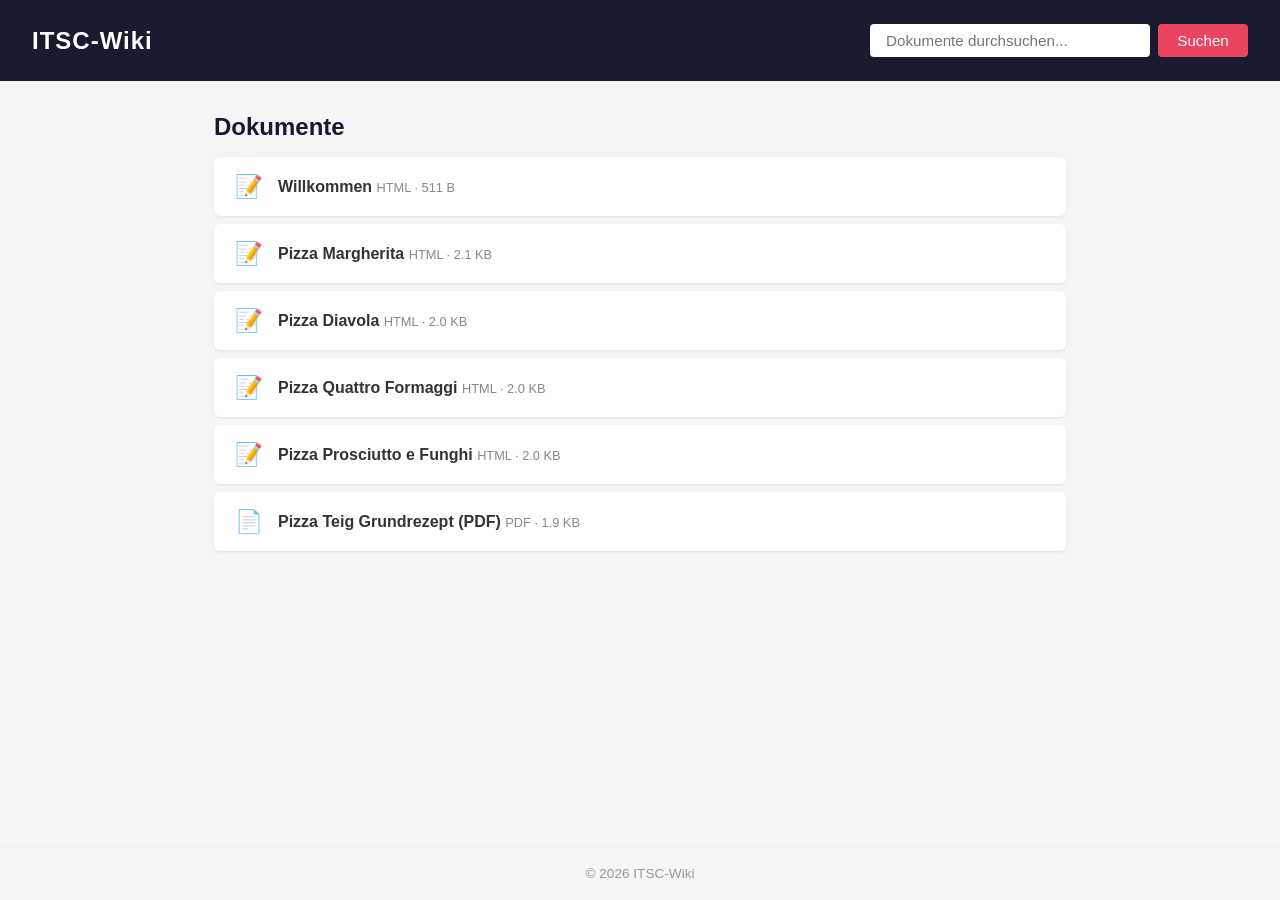
==== index.html @ 1d625819 "first commit" ====
<!DOCTYPE html>
<html lang="de">
<head>
  <meta charset="UTF-8">
  <meta name="viewport" content="width=device-width, initial-scale=1.0">
  <title>ITSC-Wiki</title>
  <link rel="stylesheet" href="style.css">
</head>
<body>
  <header>
    <h1>ITSC-Wiki</h1>
    <div class="search-container">
      <input type="text" id="searchInput" placeholder="Dokumente durchsuchen..." autocomplete="off">
      <button id="searchBtn">Suchen</button>
    </div>
  </header>

  <main>
    <section class="file-list-section">
      <h2>Dokumente</h2>
      <ul id="fileList"></ul>
      <p id="noResults" class="hidden">Keine Ergebnisse gefunden.</p>
    </section>

    <section id="viewerSection" class="hidden">
      <div class="viewer-header">
        <h2 id="viewerTitle"></h2>
        <button id="closeViewer">Schließen</button>
      </div>
      <div id="viewerContent"></div>
    </section>
  </main>

  <footer>
    <p>&copy; 2026 ITSC-Wiki</p>
  </footer>

  <script src="script.js"></script>
</body>
</html>
---- style.css ----
* {
  margin: 0;
  padding: 0;
  box-sizing: border-box;
}

body {
  font-family: -apple-system, BlinkMacSystemFont, "Segoe UI", Roboto, sans-serif;
  background: #f5f5f5;
  color: #333;
  min-height: 100vh;
  display: flex;
  flex-direction: column;
}

header {
  background: #1a1a2e;
  color: #fff;
  padding: 1.5rem 2rem;
  display: flex;
  align-items: center;
  justify-content: space-between;
  flex-wrap: wrap;
  gap: 1rem;
}

header h1 {
  font-size: 1.5rem;
  letter-spacing: 1px;
}

.search-container {
  display: flex;
  gap: 0.5rem;
}

#searchInput {
  padding: 0.5rem 1rem;
  border: none;
  border-radius: 4px;
  width: 280px;
  font-size: 0.95rem;
}

#searchBtn {
  padding: 0.5rem 1.2rem;
  background: #e94560;
  color: #fff;
  border: none;
  border-radius: 4px;
  cursor: pointer;
  font-size: 0.95rem;
}

#searchBtn:hover {
  background: #c73650;
}

main {
  flex: 1;
  max-width: 900px;
  width: 100%;
  margin: 2rem auto;
  padding: 0 1.5rem;
}

h2 {
  margin-bottom: 1rem;
  color: #1a1a2e;
}

#fileList {
  list-style: none;
}

#fileList li {
  background: #fff;
  margin-bottom: 0.5rem;
  border-radius: 6px;
  overflow: hidden;
  box-shadow: 0 1px 3px rgba(0,0,0,0.08);
  transition: box-shadow 0.2s;
}

#fileList li:hover {
  box-shadow: 0 2px 8px rgba(0,0,0,0.15);
}

#fileList li a {
  display: flex;
  align-items: center;
  padding: 1rem 1.2rem;
  text-decoration: none;
  color: #333;
  gap: 0.8rem;
}

#fileList li a .file-icon {
  font-size: 1.4rem;
  width: 2rem;
  text-align: center;
  flex-shrink: 0;
}

#fileList li a .file-info {
  flex: 1;
}

#fileList li a .file-name {
  font-weight: 600;
  font-size: 1rem;
}

#fileList li a .file-meta {
  font-size: 0.8rem;
  color: #888;
  margin-top: 0.2rem;
}

#noResults {
  color: #888;
  font-style: italic;
}

#viewerSection {
  background: #fff;
  border-radius: 8px;
  box-shadow: 0 2px 10px rgba(0,0,0,0.1);
  padding: 1.5rem;
  margin-top: 1.5rem;
}

.viewer-header {
  display: flex;
  align-items: center;
  justify-content: space-between;
  margin-bottom: 1rem;
  padding-bottom: 0.8rem;
  border-bottom: 1px solid #eee;
}

#closeViewer {
  padding: 0.4rem 1rem;
  background: #e94560;
  color: #fff;
  border: none;
  border-radius: 4px;
  cursor: pointer;
}

#closeViewer:hover {
  background: #c73650;
}

#viewerContent {
  min-height: 200px;
}

#viewerContent iframe {
  width: 100%;
  height: 75vh;
  border: none;
  border-radius: 4px;
}

#viewerContent .html-preview {
  padding: 1rem;
  line-height: 1.6;
}

.hidden {
  display: none;
}

footer {
  text-align: center;
  padding: 1.2rem;
  font-size: 0.85rem;
  color: #999;
  border-top: 1px solid #eee;
  margin-top: auto;
}
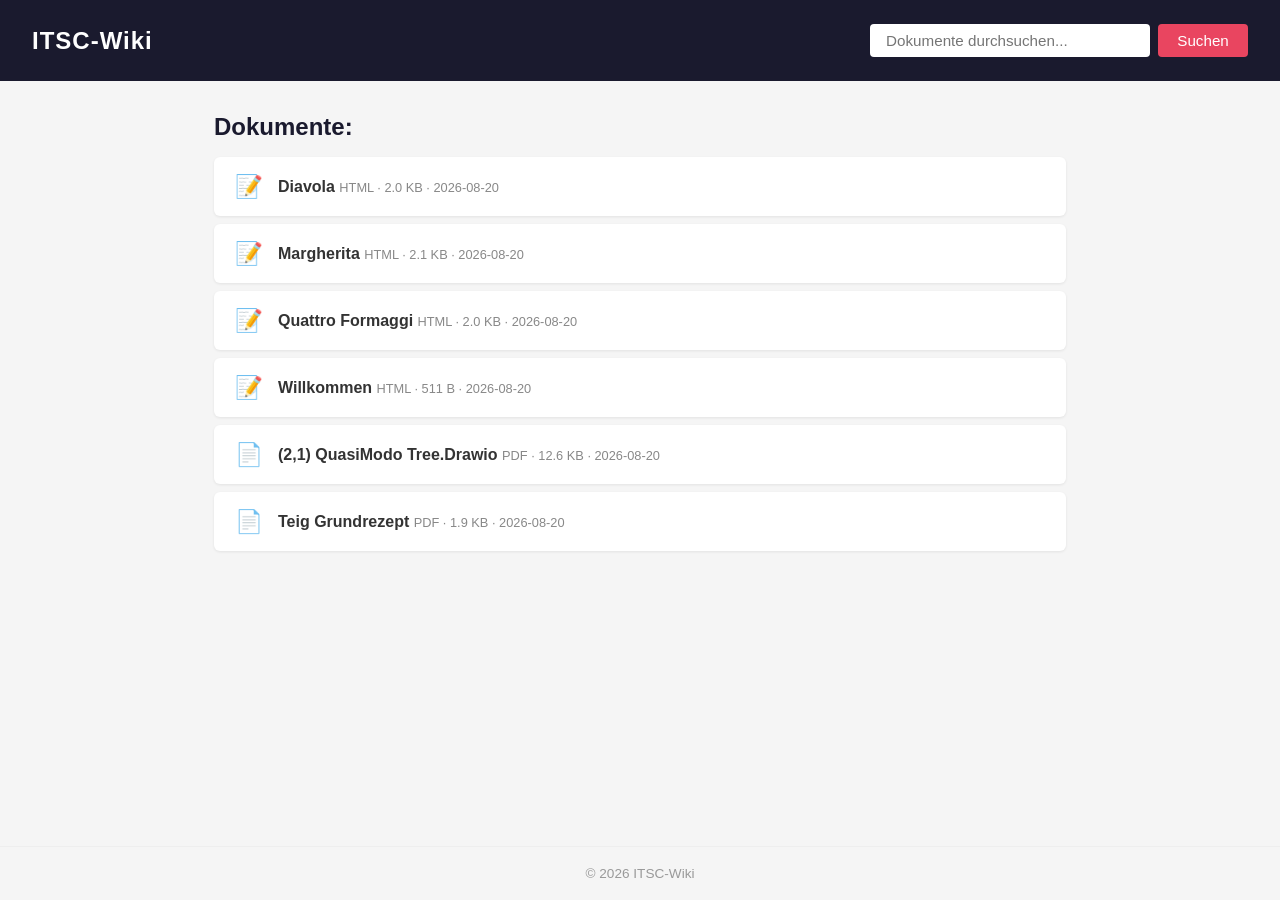
==== commit 21f80436: "English" ====
--- a/index.html
+++ b/index.html
@@ -17,7 +17,7 @@
 
   <main>
     <section class="file-list-section">
-      <h2>Dokumente</h2>
+      <h2>Dokumente:</h2>
       <ul id="fileList"></ul>
       <p id="noResults" class="hidden">Keine Ergebnisse gefunden.</p>
     </section>
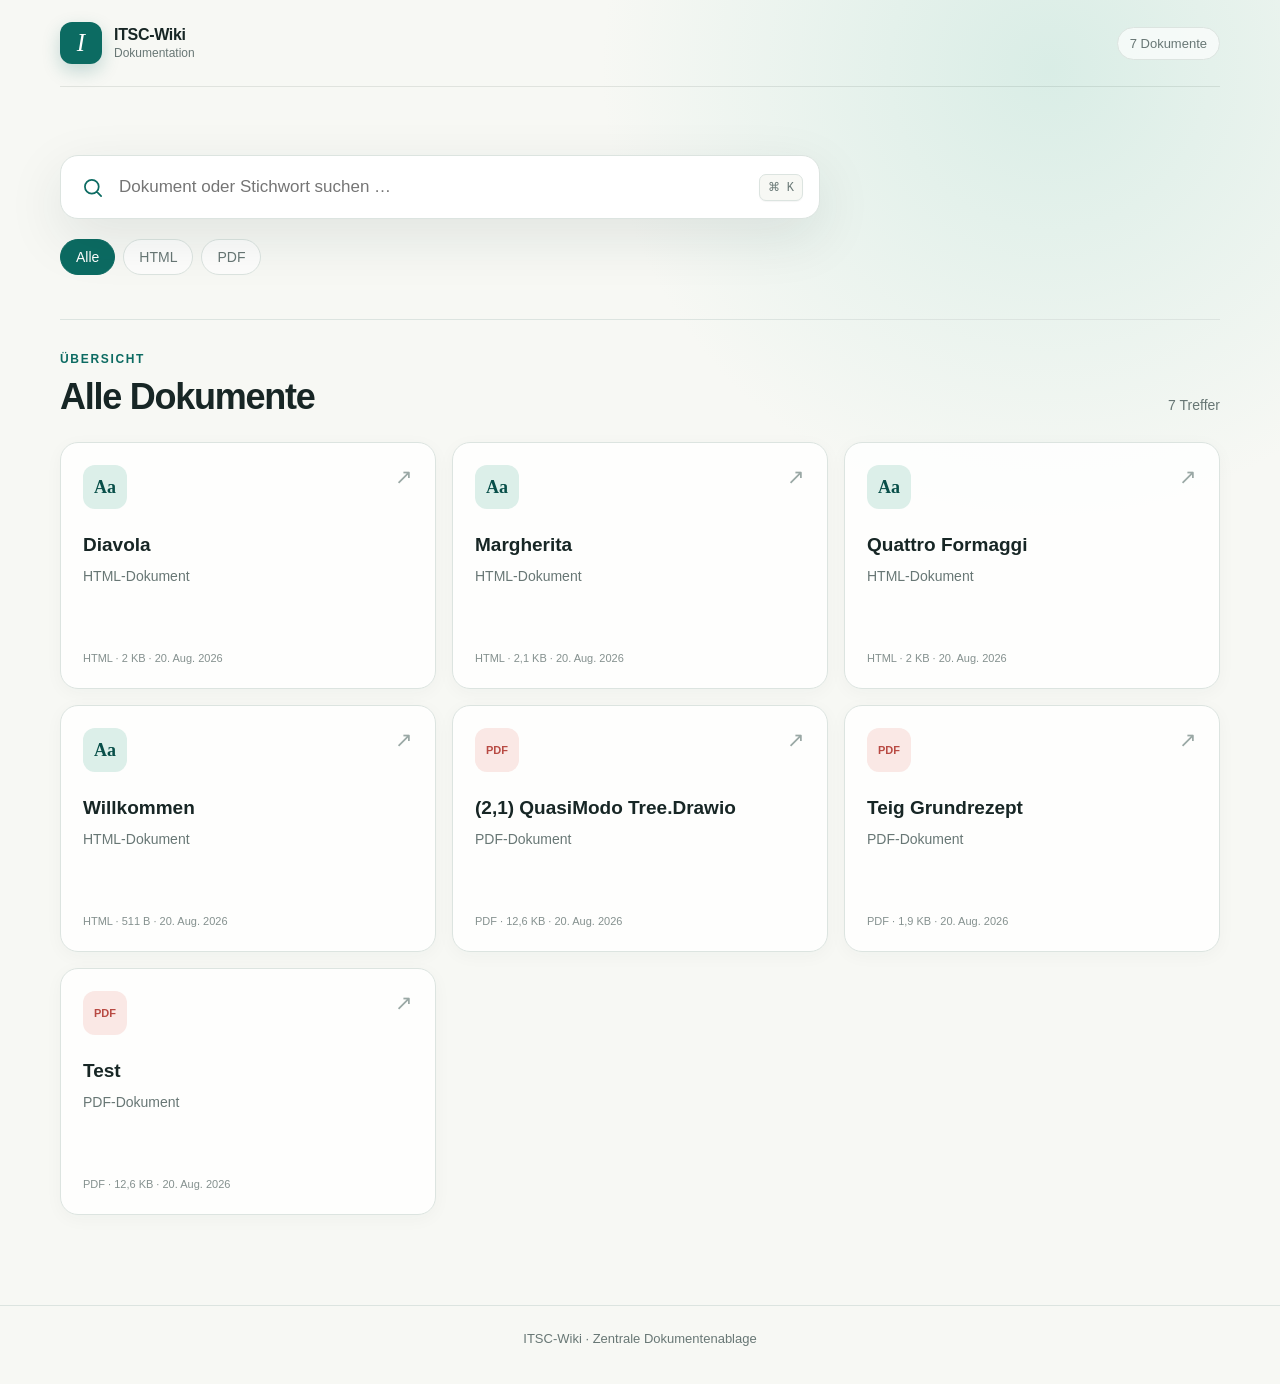
==== commit ea9dad81: "benutzerfreundlicheres UI" ====
--- a/index.html
+++ b/index.html
@@ -3,38 +3,83 @@
 <head>
   <meta charset="UTF-8">
   <meta name="viewport" content="width=device-width, initial-scale=1.0">
+  <meta name="description" content="Dokumente im ITSC-Wiki schnell finden und anzeigen.">
   <title>ITSC-Wiki</title>
-  <link rel="stylesheet" href="style.css">
+  <link rel="stylesheet" href="style.css?v=2">
 </head>
 <body>
-  <header>
-    <h1>ITSC-Wiki</h1>
-    <div class="search-container">
-      <input type="text" id="searchInput" placeholder="Dokumente durchsuchen..." autocomplete="off">
-      <button id="searchBtn">Suchen</button>
-    </div>
+  <header class="site-header">
+    <a class="brand" href="./" aria-label="ITSC-Wiki Startseite">
+      <span class="brand-mark" aria-hidden="true">I</span>
+      <span class="brand-copy">
+        <strong>ITSC-Wiki</strong>
+        <small>Dokumentation</small>
+      </span>
+    </a>
+    <span id="documentCount" class="document-count" aria-live="polite">Wird geladen …</span>
   </header>
 
   <main>
-    <section class="file-list-section">
-      <h2>Dokumente:</h2>
-      <ul id="fileList"></ul>
-      <p id="noResults" class="hidden">Keine Ergebnisse gefunden.</p>
+    <section class="hero" aria-label="Dokumentensuche">
+      <div class="search-box">
+        <svg viewBox="0 0 24 24" aria-hidden="true"><path d="m21 21-4.6-4.6m2.1-5.1a7.2 7.2 0 1 1-14.4 0 7.2 7.2 0 0 1 14.4 0Z"/></svg>
+        <label class="sr-only" for="searchInput">Dokumente durchsuchen</label>
+        <input type="search" id="searchInput" placeholder="Dokument oder Stichwort suchen …" autocomplete="off" spellcheck="false">
+        <kbd aria-hidden="true">⌘ K</kbd>
+      </div>
+
+      <div class="filters" aria-label="Nach Dokumenttyp filtern">
+        <button class="filter is-active" type="button" data-type="all" aria-pressed="true">Alle</button>
+        <button class="filter" type="button" data-type="html" aria-pressed="false">HTML</button>
+        <button class="filter" type="button" data-type="pdf" aria-pressed="false">PDF</button>
+      </div>
     </section>
 
-    <section id="viewerSection" class="hidden">
-      <div class="viewer-header">
-        <h2 id="viewerTitle"></h2>
-        <button id="closeViewer">Schließen</button>
+    <section class="library" aria-labelledby="resultsTitle">
+      <div class="section-heading">
+        <div>
+          <p class="eyebrow">Übersicht</p>
+          <h2 id="resultsTitle">Alle Dokumente</h2>
+        </div>
+        <p id="resultCount" class="result-count" aria-live="polite"></p>
       </div>
-      <div id="viewerContent"></div>
+
+      <ul id="fileList" class="file-grid" aria-busy="true"></ul>
+
+      <div id="emptyState" class="empty-state hidden">
+        <span aria-hidden="true">⌕</span>
+        <h3>Keine passenden Dokumente</h3>
+        <p>Versuche es mit einem anderen Suchbegriff oder Filter.</p>
+        <button id="resetSearch" type="button">Suche zurücksetzen</button>
+      </div>
+
+      <div id="errorState" class="empty-state hidden" role="alert">
+        <span aria-hidden="true">!</span>
+        <h3>Dokumente konnten nicht geladen werden</h3>
+        <p>Bitte versuche es in einem Moment noch einmal.</p>
+        <button id="retryLoad" type="button">Erneut versuchen</button>
+      </div>
     </section>
   </main>
 
+  <dialog id="viewerDialog" aria-labelledby="viewerTitle">
+    <div class="viewer-header">
+      <div>
+        <span id="viewerType" class="viewer-type"></span>
+        <h2 id="viewerTitle"></h2>
+      </div>
+      <div class="viewer-actions">
+        <a id="openOriginal" class="secondary-button" href="#" target="_blank" rel="noopener">In neuem Tab</a>
+        <button id="closeViewer" class="icon-button" type="button" aria-label="Vorschau schließen">×</button>
+      </div>
+    </div>
+    <div id="viewerContent" class="viewer-content"></div>
+  </dialog>
+
   <footer>
-    <p>&copy; 2026 ITSC-Wiki</p>
+    <p>ITSC-Wiki <span aria-hidden="true">·</span> Zentrale Dokumentenablage</p>
   </footer>
 
-  <script src="script.js"></script>
+  <script src="script.js?v=2"></script>
 </body>
 </html>
--- a/style.css
+++ b/style.css
@@ -1,182 +1,346 @@
-* {
+:root {
+  --ink: #172625;
+  --muted: #687775;
+  --paper: #f7f8f4;
+  --surface: #ffffff;
+  --line: #dce4e0;
+  --brand: #0c6b62;
+  --brand-dark: #084f49;
+  --accent: #dcefe9;
+  --pdf: #b84a43;
+  --shadow: 0 18px 55px rgba(24, 52, 49, 0.1);
+}
+
+* { box-sizing: border-box; }
+html { scroll-behavior: smooth; }
+
+body {
+  min-height: 100vh;
   margin: 0;
-  padding: 0;
-  box-sizing: border-box;
-}
-
-body {
-  font-family: -apple-system, BlinkMacSystemFont, "Segoe UI", Roboto, sans-serif;
-  background: #f5f5f5;
-  color: #333;
-  min-height: 100vh;
-  display: flex;
-  flex-direction: column;
-}
-
-header {
-  background: #1a1a2e;
-  color: #fff;
-  padding: 1.5rem 2rem;
+  color: var(--ink);
+  background:
+    radial-gradient(circle at 82% 5%, rgba(190, 227, 217, 0.52), transparent 28rem),
+    var(--paper);
+  font-family: Inter, ui-sans-serif, -apple-system, BlinkMacSystemFont, "Segoe UI", sans-serif;
+  -webkit-font-smoothing: antialiased;
+}
+
+button, input { font: inherit; }
+button, a { -webkit-tap-highlight-color: transparent; }
+
+.site-header {
+  width: min(1160px, calc(100% - 40px));
+  margin: 0 auto;
+  padding: 22px 0;
   display: flex;
   align-items: center;
   justify-content: space-between;
-  flex-wrap: wrap;
-  gap: 1rem;
-}
-
-header h1 {
-  font-size: 1.5rem;
-  letter-spacing: 1px;
-}
-
-.search-container {
-  display: flex;
-  gap: 0.5rem;
-}
-
-#searchInput {
-  padding: 0.5rem 1rem;
-  border: none;
-  border-radius: 4px;
-  width: 280px;
-  font-size: 0.95rem;
-}
-
-#searchBtn {
-  padding: 0.5rem 1.2rem;
-  background: #e94560;
-  color: #fff;
-  border: none;
-  border-radius: 4px;
-  cursor: pointer;
-  font-size: 0.95rem;
-}
-
-#searchBtn:hover {
-  background: #c73650;
-}
-
-main {
-  flex: 1;
-  max-width: 900px;
-  width: 100%;
-  margin: 2rem auto;
-  padding: 0 1.5rem;
-}
-
-h2 {
-  margin-bottom: 1rem;
-  color: #1a1a2e;
-}
-
-#fileList {
-  list-style: none;
-}
-
-#fileList li {
-  background: #fff;
-  margin-bottom: 0.5rem;
-  border-radius: 6px;
-  overflow: hidden;
-  box-shadow: 0 1px 3px rgba(0,0,0,0.08);
-  transition: box-shadow 0.2s;
-}
-
-#fileList li:hover {
-  box-shadow: 0 2px 8px rgba(0,0,0,0.15);
-}
-
-#fileList li a {
+  border-bottom: 1px solid rgba(23, 38, 37, 0.1);
+}
+
+.brand {
+  display: inline-flex;
+  align-items: center;
+  gap: 12px;
+  color: inherit;
+  text-decoration: none;
+}
+
+.brand-mark {
+  display: grid;
+  place-items: center;
+  width: 42px;
+  height: 42px;
+  border-radius: 12px;
+  color: white;
+  background: var(--brand);
+  box-shadow: 0 7px 18px rgba(12, 107, 98, 0.22);
+  font-family: Georgia, serif;
+  font-size: 25px;
+  font-style: italic;
+}
+
+.brand-copy strong, .brand-copy small { display: block; }
+.brand-copy strong { letter-spacing: -0.02em; }
+.brand-copy small { margin-top: 2px; color: var(--muted); font-size: 12px; }
+
+.document-count {
+  padding: 8px 12px;
+  border: 1px solid var(--line);
+  border-radius: 999px;
+  color: var(--muted);
+  background: rgba(255, 255, 255, 0.68);
+  font-size: 13px;
+}
+
+main { width: min(1160px, calc(100% - 40px)); margin: 0 auto; }
+.hero { padding: clamp(40px, 6vw, 68px) 0 44px; }
+
+.eyebrow {
+  margin: 0 0 10px;
+  color: var(--brand);
+  font-size: 12px;
+  font-weight: 750;
+  letter-spacing: 0.14em;
+  text-transform: uppercase;
+}
+
+h1, h2, h3, p { margin-top: 0; }
+h1, h2, h3 { letter-spacing: -0.035em; }
+
+h1 {
+  max-width: 760px;
+  margin-bottom: 16px;
+  font-family: Georgia, "Times New Roman", serif;
+  font-size: clamp(42px, 7vw, 72px);
+  font-weight: 500;
+  line-height: 1;
+}
+
+.hero-copy {
+  max-width: 620px;
+  margin-bottom: 32px;
+  color: var(--muted);
+  font-size: clamp(17px, 2vw, 20px);
+  line-height: 1.55;
+}
+
+.search-box {
+  position: relative;
   display: flex;
   align-items: center;
-  padding: 1rem 1.2rem;
-  text-decoration: none;
-  color: #333;
-  gap: 0.8rem;
-}
-
-#fileList li a .file-icon {
-  font-size: 1.4rem;
-  width: 2rem;
+  max-width: 760px;
+}
+
+.search-box input {
+  width: 100%;
+  height: 64px;
+  padding: 0 72px 0 58px;
+  border: 1px solid var(--line);
+  border-radius: 18px;
+  outline: 0;
+  color: var(--ink);
+  background: var(--surface);
+  box-shadow: var(--shadow);
+  font-size: 17px;
+  transition: border-color 160ms, box-shadow 160ms;
+}
+
+.search-box input:focus {
+  border-color: var(--brand);
+  box-shadow: 0 0 0 4px rgba(12, 107, 98, 0.12), var(--shadow);
+}
+
+.search-box svg {
+  position: absolute;
+  left: 21px;
+  z-index: 1;
+  width: 23px;
+  fill: none;
+  stroke: var(--brand);
+  stroke-linecap: round;
+  stroke-width: 1.8;
+}
+
+.search-box kbd {
+  position: absolute;
+  right: 17px;
+  padding: 5px 8px;
+  border: 1px solid var(--line);
+  border-radius: 7px;
+  color: var(--muted);
+  background: var(--paper);
+  box-shadow: 0 1px 1px rgba(0, 0, 0, 0.04);
+  font-size: 12px;
+}
+
+.filters { display: flex; gap: 8px; margin-top: 20px; }
+
+.filter, .empty-state button {
+  border: 1px solid var(--line);
+  border-radius: 999px;
+  color: var(--muted);
+  background: rgba(255, 255, 255, 0.72);
+  cursor: pointer;
+  transition: color 150ms, background 150ms, border-color 150ms, transform 150ms;
+}
+
+.filter { padding: 9px 15px; font-size: 14px; }
+.filter:hover { border-color: #9db5af; color: var(--ink); }
+.filter.is-active { border-color: var(--brand); color: white; background: var(--brand); }
+.filter:active, .empty-state button:active { transform: translateY(1px); }
+
+.library { padding: 32px 0 90px; border-top: 1px solid var(--line); }
+
+.section-heading {
+  display: flex;
+  align-items: end;
+  justify-content: space-between;
+  gap: 20px;
+  margin-bottom: 24px;
+}
+
+.section-heading h2 { margin: 0; font-size: clamp(27px, 4vw, 36px); }
+.result-count { margin: 0 0 5px; color: var(--muted); font-size: 14px; }
+
+.file-grid {
+  display: grid;
+  grid-template-columns: repeat(3, minmax(0, 1fr));
+  gap: 16px;
+  margin: 0;
+  padding: 0;
+  list-style: none;
+}
+
+.file-card { min-width: 0; }
+
+.file-button {
+  width: 100%;
+  height: 100%;
+  min-height: 238px;
+  padding: 22px;
+  border: 1px solid var(--line);
+  border-radius: 18px;
+  color: inherit;
+  background: rgba(255, 255, 255, 0.84);
+  box-shadow: 0 4px 18px rgba(24, 52, 49, 0.035);
+  text-align: left;
+  cursor: pointer;
+  transition: transform 180ms, border-color 180ms, box-shadow 180ms;
+}
+
+.file-button:hover {
+  transform: translateY(-3px);
+  border-color: #aec4be;
+  box-shadow: 0 16px 35px rgba(24, 52, 49, 0.1);
+}
+
+.file-button:focus-visible, .filter:focus-visible, .icon-button:focus-visible, .secondary-button:focus-visible {
+  outline: 3px solid rgba(12, 107, 98, 0.25);
+  outline-offset: 3px;
+}
+
+.file-card-top { display: flex; align-items: start; justify-content: space-between; margin-bottom: 24px; }
+
+.file-icon {
+  display: grid;
+  place-items: center;
+  width: 44px;
+  height: 44px;
+  border-radius: 12px;
+  font-weight: 800;
+  font-size: 13px;
+}
+
+.file-icon--html { color: var(--brand-dark); background: var(--accent); font-family: Georgia, serif; font-size: 18px; }
+.file-icon--pdf { color: var(--pdf); background: #fae8e5; font-size: 11px; }
+.card-arrow { color: #9aa8a5; font-size: 21px; transition: transform 180ms, color 180ms; }
+.file-button:hover .card-arrow { color: var(--brand); transform: translate(2px, -2px); }
+
+.file-name { display: block; margin-bottom: 9px; font-size: 19px; line-height: 1.25; }
+.file-description {
+  display: -webkit-box;
+  min-height: 63px;
+  overflow: hidden;
+  color: var(--muted);
+  font-size: 14px;
+  line-height: 1.5;
+  -webkit-box-orient: vertical;
+  -webkit-line-clamp: 3;
+}
+.file-meta { display: block; margin-top: 22px; color: #85918f; font-size: 11px; line-height: 1.4; }
+
+.empty-state {
+  padding: 70px 20px;
+  border: 1px dashed #bdcbc7;
+  border-radius: 18px;
+  background: rgba(255, 255, 255, 0.46);
   text-align: center;
-  flex-shrink: 0;
-}
-
-#fileList li a .file-info {
-  flex: 1;
-}
-
-#fileList li a .file-name {
-  font-weight: 600;
-  font-size: 1rem;
-}
-
-#fileList li a .file-meta {
-  font-size: 0.8rem;
-  color: #888;
-  margin-top: 0.2rem;
-}
-
-#noResults {
-  color: #888;
-  font-style: italic;
-}
-
-#viewerSection {
-  background: #fff;
-  border-radius: 8px;
-  box-shadow: 0 2px 10px rgba(0,0,0,0.1);
-  padding: 1.5rem;
-  margin-top: 1.5rem;
-}
+}
+
+.empty-state > span {
+  display: grid;
+  place-items: center;
+  width: 48px;
+  height: 48px;
+  margin: 0 auto 18px;
+  border-radius: 50%;
+  color: var(--brand);
+  background: var(--accent);
+  font-size: 26px;
+}
+
+.empty-state h3 { margin-bottom: 8px; font-size: 21px; }
+.empty-state p { margin-bottom: 20px; color: var(--muted); }
+.empty-state button { padding: 10px 16px; border-color: var(--brand); color: white; background: var(--brand); }
+
+dialog {
+  width: min(1180px, calc(100% - 28px));
+  height: min(880px, calc(100% - 28px));
+  padding: 0;
+  overflow: hidden;
+  border: 0;
+  border-radius: 20px;
+  background: var(--surface);
+  box-shadow: 0 30px 90px rgba(0, 25, 23, 0.28);
+}
+
+dialog::backdrop { background: rgba(8, 31, 29, 0.58); backdrop-filter: blur(5px); }
 
 .viewer-header {
+  min-height: 82px;
+  padding: 15px 18px 15px 24px;
   display: flex;
   align-items: center;
   justify-content: space-between;
-  margin-bottom: 1rem;
-  padding-bottom: 0.8rem;
-  border-bottom: 1px solid #eee;
-}
-
-#closeViewer {
-  padding: 0.4rem 1rem;
-  background: #e94560;
-  color: #fff;
-  border: none;
-  border-radius: 4px;
-  cursor: pointer;
-}
-
-#closeViewer:hover {
-  background: #c73650;
-}
-
-#viewerContent {
-  min-height: 200px;
-}
-
-#viewerContent iframe {
-  width: 100%;
-  height: 75vh;
-  border: none;
-  border-radius: 4px;
-}
-
-#viewerContent .html-preview {
-  padding: 1rem;
-  line-height: 1.6;
-}
-
-.hidden {
-  display: none;
-}
-
-footer {
-  text-align: center;
-  padding: 1.2rem;
-  font-size: 0.85rem;
-  color: #999;
-  border-top: 1px solid #eee;
-  margin-top: auto;
-}
+  gap: 20px;
+  border-bottom: 1px solid var(--line);
+}
+
+.viewer-header h2 { margin: 2px 0 0; font-size: 21px; }
+.viewer-type { color: var(--brand); font-size: 11px; font-weight: 750; letter-spacing: 0.1em; text-transform: uppercase; }
+.viewer-actions { display: flex; align-items: center; gap: 10px; }
+
+.secondary-button {
+  padding: 10px 14px;
+  border: 1px solid var(--line);
+  border-radius: 10px;
+  color: var(--ink);
+  text-decoration: none;
+  font-size: 13px;
+}
+
+.secondary-button:hover { border-color: var(--brand); color: var(--brand); }
+.icon-button { width: 42px; height: 42px; border: 0; border-radius: 10px; color: var(--ink); background: var(--paper); cursor: pointer; font-size: 28px; line-height: 1; }
+.viewer-content { height: calc(100% - 82px); background: #eef1ee; }
+.viewer-content iframe { width: 100%; height: 100%; border: 0; background: white; }
+
+footer { padding: 25px 20px; border-top: 1px solid var(--line); color: var(--muted); text-align: center; font-size: 13px; }
+.hidden { display: none !important; }
+.sr-only { position: absolute; width: 1px; height: 1px; padding: 0; margin: -1px; overflow: hidden; clip: rect(0, 0, 0, 0); white-space: nowrap; border: 0; }
+
+@media (max-width: 900px) {
+  .file-grid { grid-template-columns: repeat(2, minmax(0, 1fr)); }
+}
+
+@media (max-width: 620px) {
+  .site-header, main { width: min(100% - 28px, 1160px); }
+  .site-header { padding: 17px 0; }
+  .brand-copy small, .search-box kbd { display: none; }
+  .document-count { padding: 7px 10px; font-size: 11px; }
+  .hero { padding: 34px 0 36px; }
+  h1 { font-size: 43px; }
+  .hero-copy { font-size: 16px; }
+  .search-box input { height: 60px; padding-right: 20px; }
+  .library { padding-top: 26px; }
+  .file-grid { grid-template-columns: 1fr; }
+  .file-button { min-height: 214px; }
+  .viewer-header { padding: 12px 12px 12px 16px; }
+  .viewer-header h2 { max-width: 165px; overflow: hidden; text-overflow: ellipsis; white-space: nowrap; font-size: 17px; }
+  .secondary-button { font-size: 0; }
+  .secondary-button::after { content: "Öffnen"; font-size: 13px; }
+}
+
+@media (prefers-reduced-motion: reduce) {
+  *, *::before, *::after { scroll-behavior: auto !important; transition: none !important; }
+}
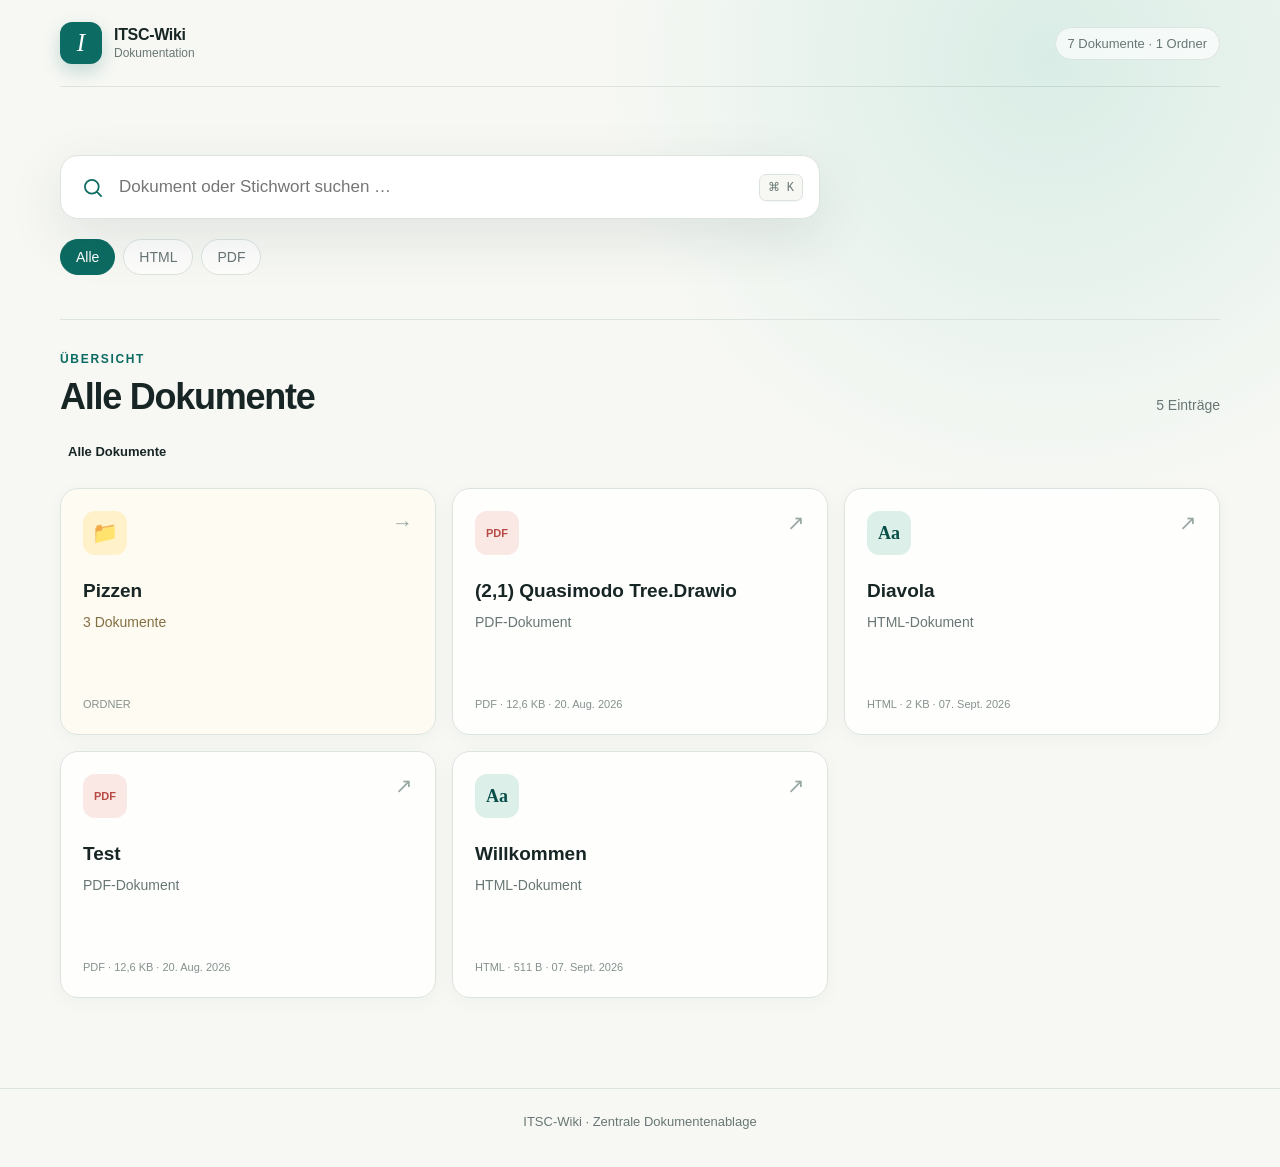
==== commit 49cb4bac: "Ordner Funktion hinzugefügt." ====
--- a/index.html
+++ b/index.html
@@ -5,7 +5,7 @@
   <meta name="viewport" content="width=device-width, initial-scale=1.0">
   <meta name="description" content="Dokumente im ITSC-Wiki schnell finden und anzeigen.">
   <title>ITSC-Wiki</title>
-  <link rel="stylesheet" href="style.css?v=2">
+  <link rel="stylesheet" href="style.css?v=3">
 </head>
 <body>
   <header class="site-header">
@@ -44,6 +44,8 @@
         <p id="resultCount" class="result-count" aria-live="polite"></p>
       </div>
 
+      <nav id="breadcrumbs" class="breadcrumbs" aria-label="Ordnerpfad"></nav>
+
       <ul id="fileList" class="file-grid" aria-busy="true"></ul>
 
       <div id="emptyState" class="empty-state hidden">
@@ -80,6 +82,6 @@
     <p>ITSC-Wiki <span aria-hidden="true">·</span> Zentrale Dokumentenablage</p>
   </footer>
 
-  <script src="script.js?v=2"></script>
+  <script src="script.js?v=3"></script>
 </body>
 </html>
--- a/style.css
+++ b/style.css
@@ -183,6 +183,30 @@
 .section-heading h2 { margin: 0; font-size: clamp(27px, 4vw, 36px); }
 .result-count { margin: 0 0 5px; color: var(--muted); font-size: 14px; }
 
+.breadcrumbs {
+  min-height: 34px;
+  margin: -8px 0 20px;
+  display: flex;
+  align-items: center;
+  flex-wrap: wrap;
+  gap: 7px;
+  color: var(--muted);
+  font-size: 13px;
+}
+
+.breadcrumb-button {
+  padding: 5px 8px;
+  border: 0;
+  border-radius: 7px;
+  color: var(--brand);
+  background: transparent;
+  cursor: pointer;
+}
+
+.breadcrumb-button:hover { background: var(--accent); }
+.breadcrumb-current { padding: 5px 8px; color: var(--ink); font-weight: 650; }
+.breadcrumb-separator { color: #a4afad; }
+
 .file-grid {
   display: grid;
   grid-template-columns: repeat(3, minmax(0, 1fr));
@@ -215,7 +239,7 @@
   box-shadow: 0 16px 35px rgba(24, 52, 49, 0.1);
 }
 
-.file-button:focus-visible, .filter:focus-visible, .icon-button:focus-visible, .secondary-button:focus-visible {
+.file-button:focus-visible, .filter:focus-visible, .breadcrumb-button:focus-visible, .icon-button:focus-visible, .secondary-button:focus-visible {
   outline: 3px solid rgba(12, 107, 98, 0.25);
   outline-offset: 3px;
 }
@@ -234,6 +258,9 @@
 
 .file-icon--html { color: var(--brand-dark); background: var(--accent); font-family: Georgia, serif; font-size: 18px; }
 .file-icon--pdf { color: var(--pdf); background: #fae8e5; font-size: 11px; }
+.file-icon--folder { color: #8b681d; background: #fff1c9; font-size: 21px; }
+.folder-card .file-button { background: rgba(255, 252, 242, 0.9); }
+.folder-card .file-description { color: #846f43; }
 .card-arrow { color: #9aa8a5; font-size: 21px; transition: transform 180ms, color 180ms; }
 .file-button:hover .card-arrow { color: var(--brand); transform: translate(2px, -2px); }
 
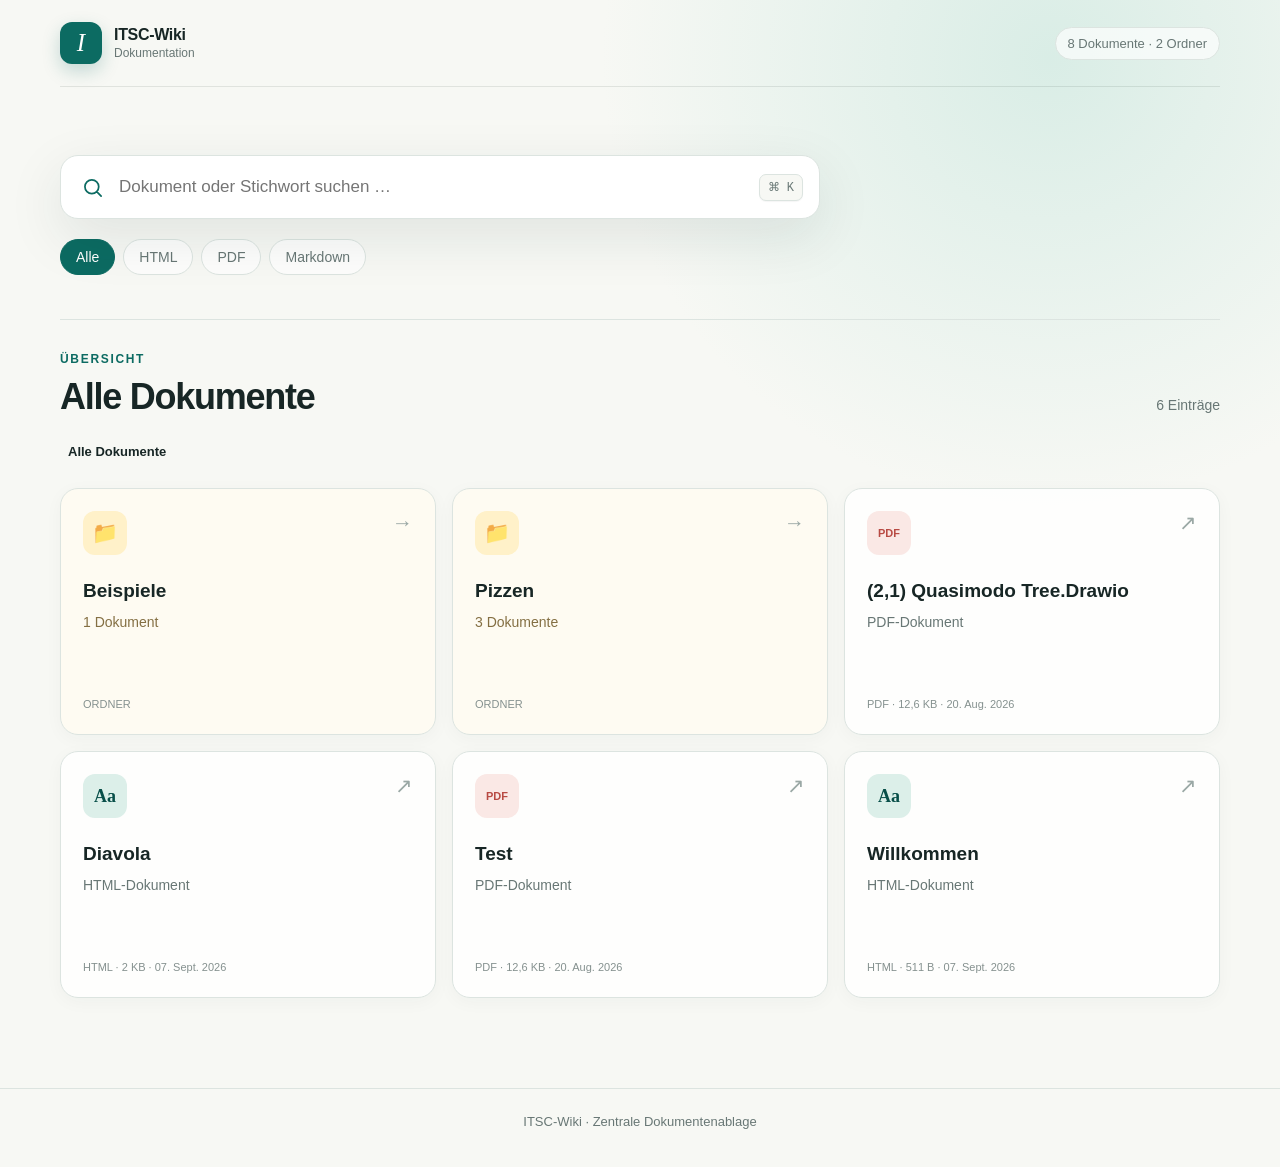
==== commit c6041e72: "Markup Verträglichkeit" ====
--- a/index.html
+++ b/index.html
@@ -5,7 +5,7 @@
   <meta name="viewport" content="width=device-width, initial-scale=1.0">
   <meta name="description" content="Dokumente im ITSC-Wiki schnell finden und anzeigen.">
   <title>ITSC-Wiki</title>
-  <link rel="stylesheet" href="style.css?v=3">
+  <link rel="stylesheet" href="style.css?v=4">
 </head>
 <body>
   <header class="site-header">
@@ -32,6 +32,7 @@
         <button class="filter is-active" type="button" data-type="all" aria-pressed="true">Alle</button>
         <button class="filter" type="button" data-type="html" aria-pressed="false">HTML</button>
         <button class="filter" type="button" data-type="pdf" aria-pressed="false">PDF</button>
+        <button class="filter" type="button" data-type="markdown" aria-pressed="false">Markdown</button>
       </div>
     </section>
 
@@ -82,6 +83,6 @@
     <p>ITSC-Wiki <span aria-hidden="true">·</span> Zentrale Dokumentenablage</p>
   </footer>
 
-  <script src="script.js?v=3"></script>
+  <script src="script.js?v=4"></script>
 </body>
 </html>
--- a/style.css
+++ b/style.css
@@ -258,6 +258,7 @@
 
 .file-icon--html { color: var(--brand-dark); background: var(--accent); font-family: Georgia, serif; font-size: 18px; }
 .file-icon--pdf { color: var(--pdf); background: #fae8e5; font-size: 11px; }
+.file-icon--markdown { color: #425b89; background: #e8edfa; font-size: 12px; }
 .file-icon--folder { color: #8b681d; background: #fff1c9; font-size: 21px; }
 .folder-card .file-button { background: rgba(255, 252, 242, 0.9); }
 .folder-card .file-description { color: #846f43; }
@@ -341,6 +342,43 @@
 .icon-button { width: 42px; height: 42px; border: 0; border-radius: 10px; color: var(--ink); background: var(--paper); cursor: pointer; font-size: 28px; line-height: 1; }
 .viewer-content { height: calc(100% - 82px); background: #eef1ee; }
 .viewer-content iframe { width: 100%; height: 100%; border: 0; background: white; }
+
+.viewer-content.markdown-viewer { overflow: auto; background: white; }
+
+.markdown-document {
+  width: min(780px, calc(100% - 44px));
+  margin: 0 auto;
+  padding: clamp(36px, 7vw, 70px) 0 80px;
+  color: #263534;
+  font-size: 16px;
+  line-height: 1.7;
+}
+
+.markdown-document h1,
+.markdown-document h2,
+.markdown-document h3,
+.markdown-document h4,
+.markdown-document h5,
+.markdown-document h6 { margin: 1.7em 0 0.6em; line-height: 1.25; }
+.markdown-document h1 { margin-top: 0; padding-bottom: 0.35em; border-bottom: 1px solid var(--line); font-size: 2.2em; }
+.markdown-document h2 { padding-bottom: 0.3em; border-bottom: 1px solid var(--line); font-size: 1.65em; }
+.markdown-document h3 { font-size: 1.3em; }
+.markdown-document p { margin-bottom: 1.15em; }
+.markdown-document ul, .markdown-document ol { margin: 0 0 1.2em; padding-left: 1.6em; }
+.markdown-document li { margin-bottom: 0.3em; }
+.markdown-document a { color: var(--brand); text-underline-offset: 3px; }
+.markdown-document img { display: block; max-width: 100%; height: auto; margin: 1.5em auto; border-radius: 10px; }
+.markdown-document blockquote { margin: 1.4em 0; padding: 0.7em 1.2em; border-left: 4px solid var(--brand); color: var(--muted); background: var(--accent); }
+.markdown-document code { padding: 0.15em 0.4em; border-radius: 5px; color: #8b3540; background: #f5ebed; font-family: ui-monospace, SFMono-Regular, Menlo, monospace; font-size: 0.9em; }
+.markdown-document pre { overflow-x: auto; margin: 1.4em 0; padding: 18px; border-radius: 11px; background: #172625; }
+.markdown-document pre code { padding: 0; color: #eef7f4; background: transparent; }
+.markdown-document hr { margin: 2.2em 0; border: 0; border-top: 1px solid var(--line); }
+.markdown-document table { width: 100%; margin: 1.5em 0; border-collapse: collapse; }
+.markdown-document th, .markdown-document td { padding: 10px 12px; border: 1px solid var(--line); text-align: left; }
+.markdown-document th { background: var(--paper); }
+
+.viewer-message { max-width: 620px; margin: 60px auto; padding: 20px; color: var(--muted); text-align: center; }
+.viewer-message--error { color: var(--pdf); }
 
 footer { padding: 25px 20px; border-top: 1px solid var(--line); color: var(--muted); text-align: center; font-size: 13px; }
 .hidden { display: none !important; }
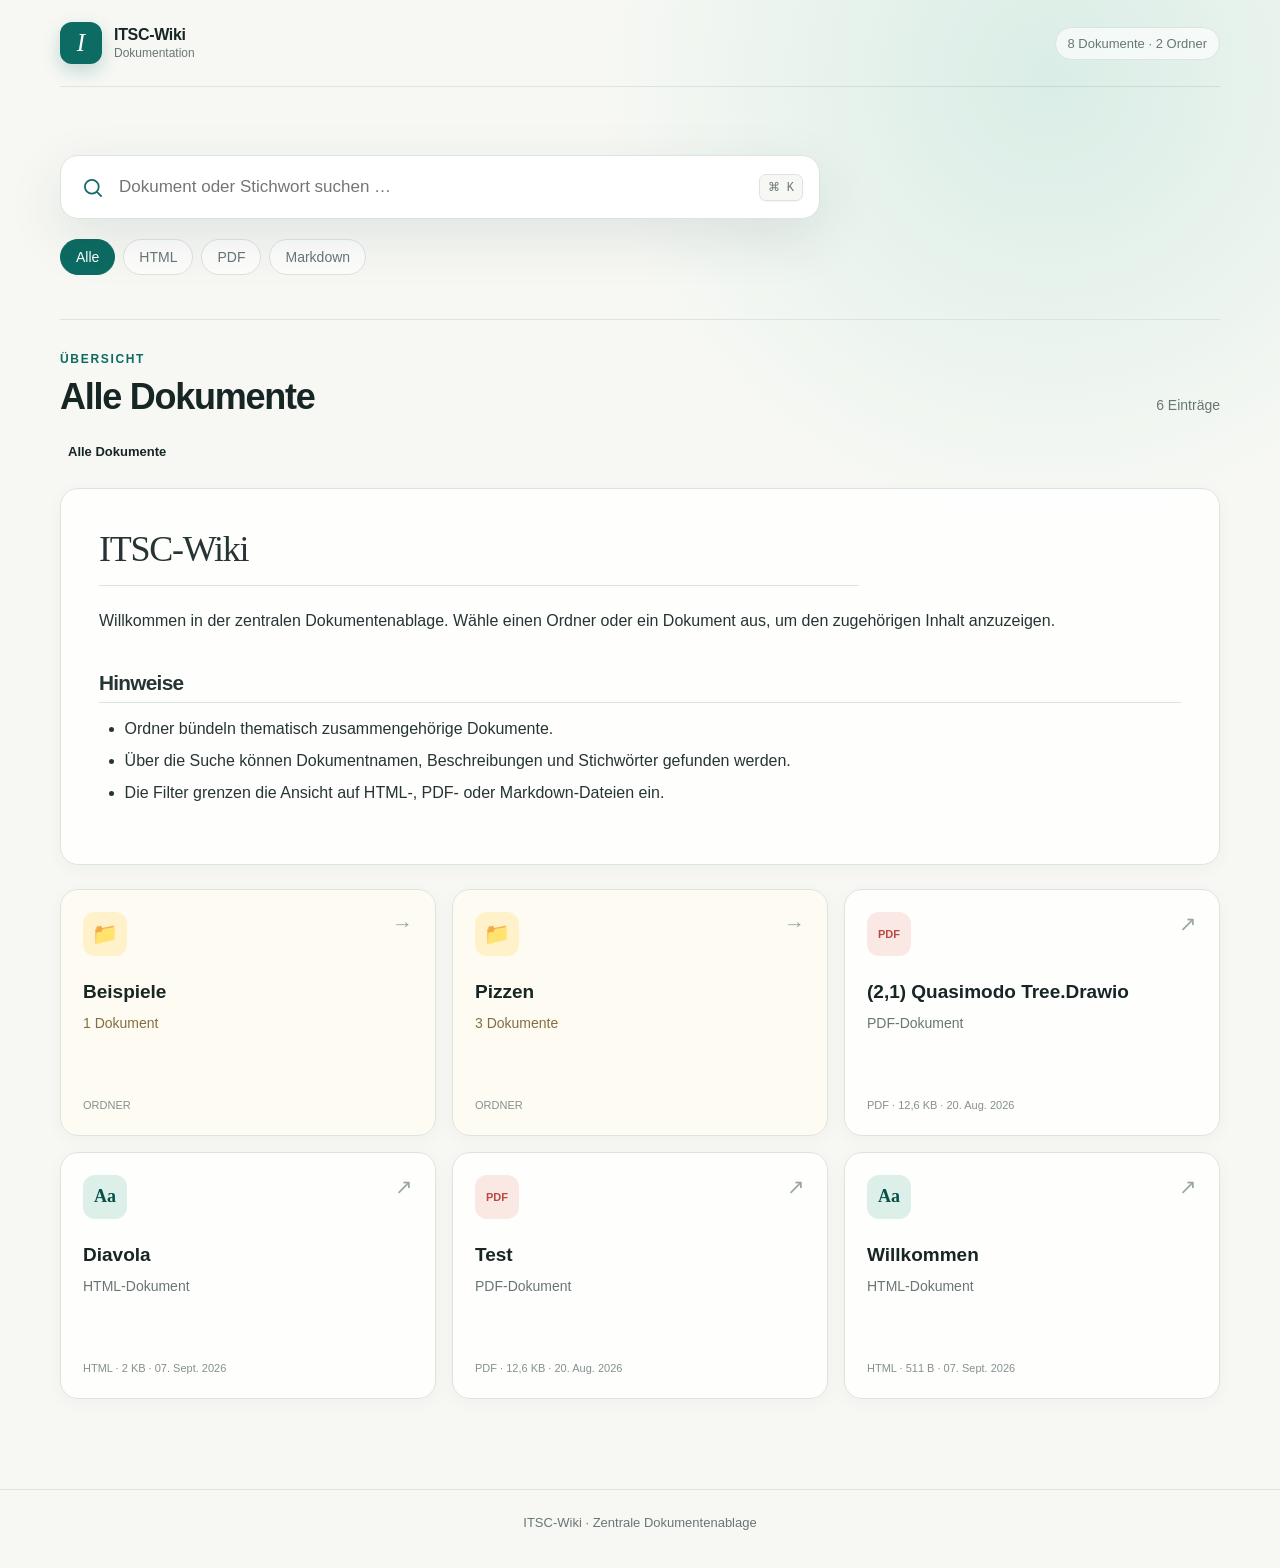
==== commit e723f696: "Readme Funktion pro Verzeichnis verfügbar" ====
--- a/index.html
+++ b/index.html
@@ -5,7 +5,7 @@
   <meta name="viewport" content="width=device-width, initial-scale=1.0">
   <meta name="description" content="Dokumente im ITSC-Wiki schnell finden und anzeigen.">
   <title>ITSC-Wiki</title>
-  <link rel="stylesheet" href="style.css?v=4">
+  <link rel="stylesheet" href="style.css?v=5">
 </head>
 <body>
   <header class="site-header">
@@ -47,6 +47,8 @@
 
       <nav id="breadcrumbs" class="breadcrumbs" aria-label="Ordnerpfad"></nav>
 
+      <section id="folderReadme" class="folder-readme hidden" aria-label="Ordnerbeschreibung"></section>
+
       <ul id="fileList" class="file-grid" aria-busy="true"></ul>
 
       <div id="emptyState" class="empty-state hidden">
@@ -83,6 +85,6 @@
     <p>ITSC-Wiki <span aria-hidden="true">·</span> Zentrale Dokumentenablage</p>
   </footer>
 
-  <script src="script.js?v=4"></script>
+  <script src="script.js?v=5"></script>
 </body>
 </html>
--- a/style.css
+++ b/style.css
@@ -206,6 +206,26 @@
 .breadcrumb-button:hover { background: var(--accent); }
 .breadcrumb-current { padding: 5px 8px; color: var(--ink); font-weight: 650; }
 .breadcrumb-separator { color: #a4afad; }
+
+.folder-readme {
+  margin: 0 0 24px;
+  overflow: hidden;
+  border: 1px solid var(--line);
+  border-radius: 18px;
+  background: rgba(255, 255, 255, 0.84);
+  box-shadow: 0 4px 18px rgba(24, 52, 49, 0.035);
+}
+
+.folder-readme .markdown-document {
+  width: 100%;
+  margin: 0;
+  padding: clamp(24px, 4vw, 38px);
+}
+
+.folder-readme .markdown-document h1 { font-size: clamp(27px, 4vw, 36px); }
+.folder-readme .markdown-document h2 { font-size: 1.3em; }
+.folder-readme-status { margin: 0; padding: 26px; color: var(--muted); }
+.folder-readme-status--error { color: var(--pdf); }
 
 .file-grid {
   display: grid;
